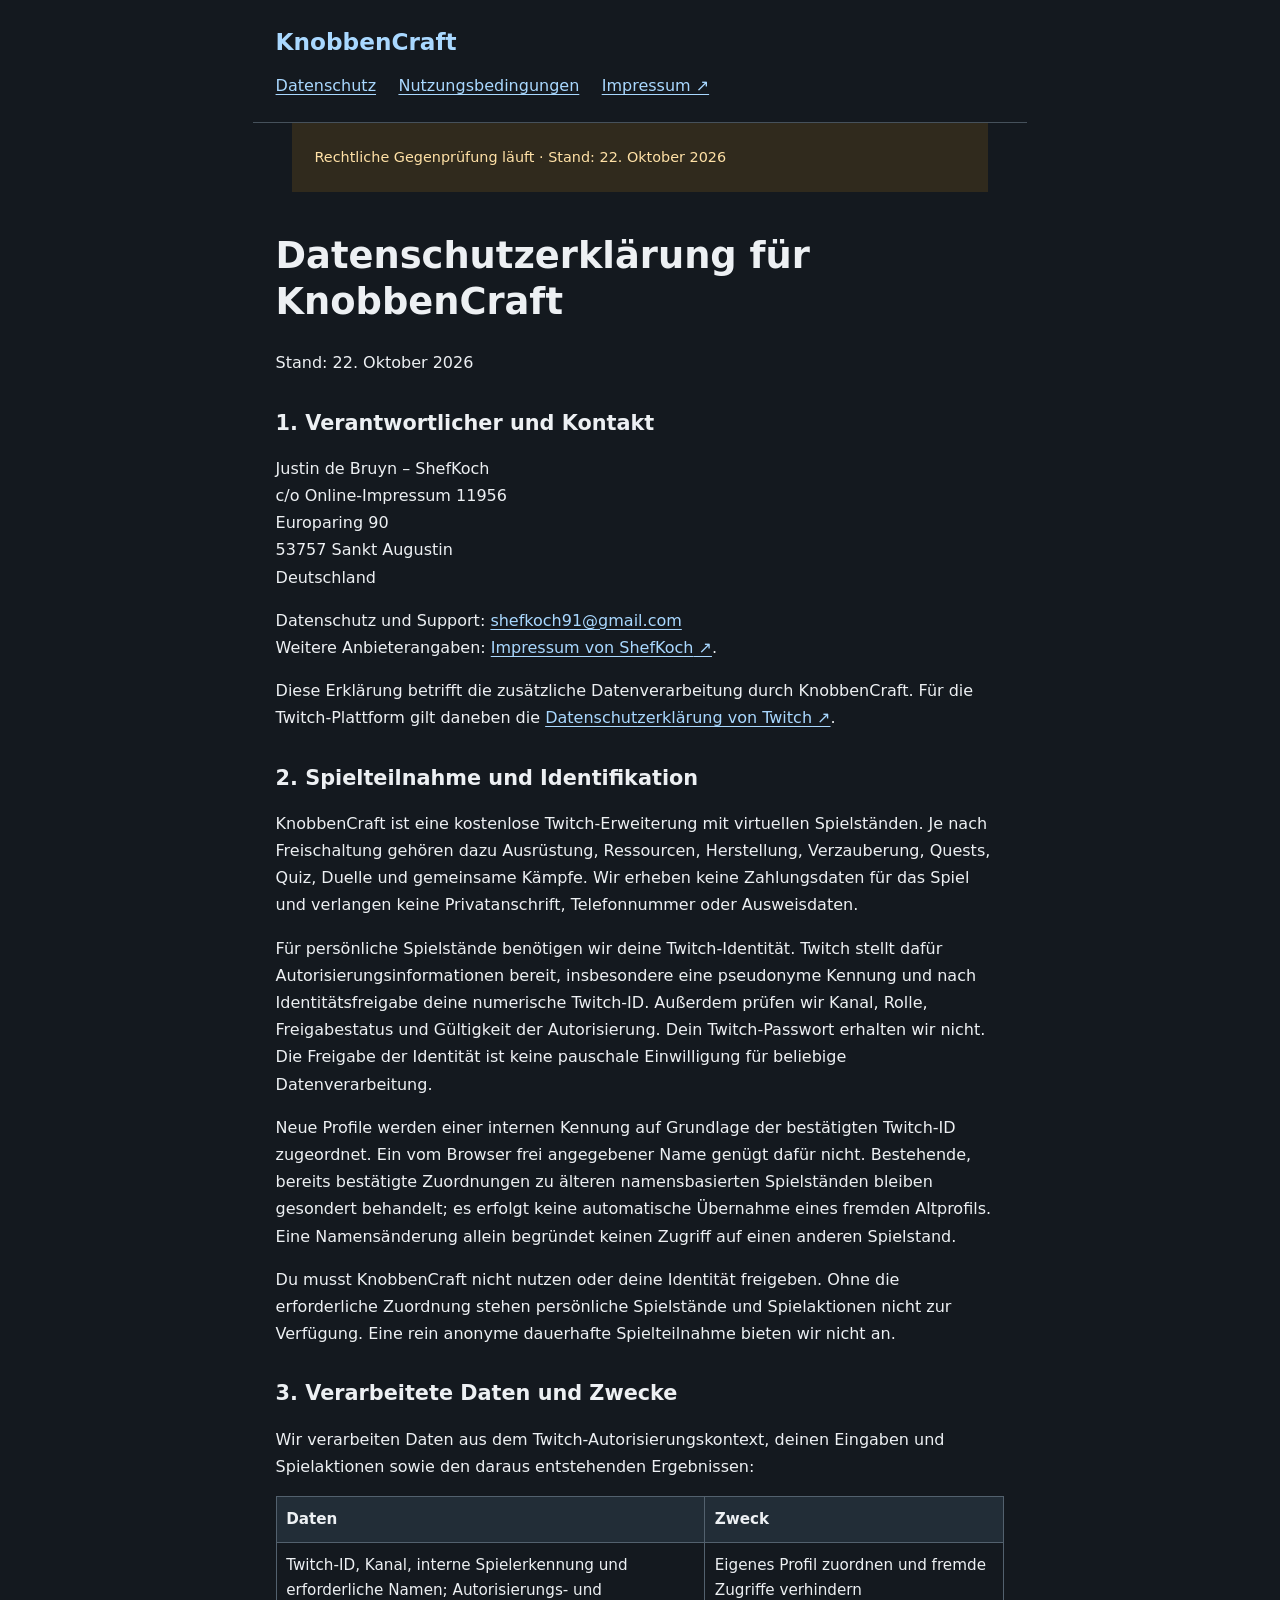
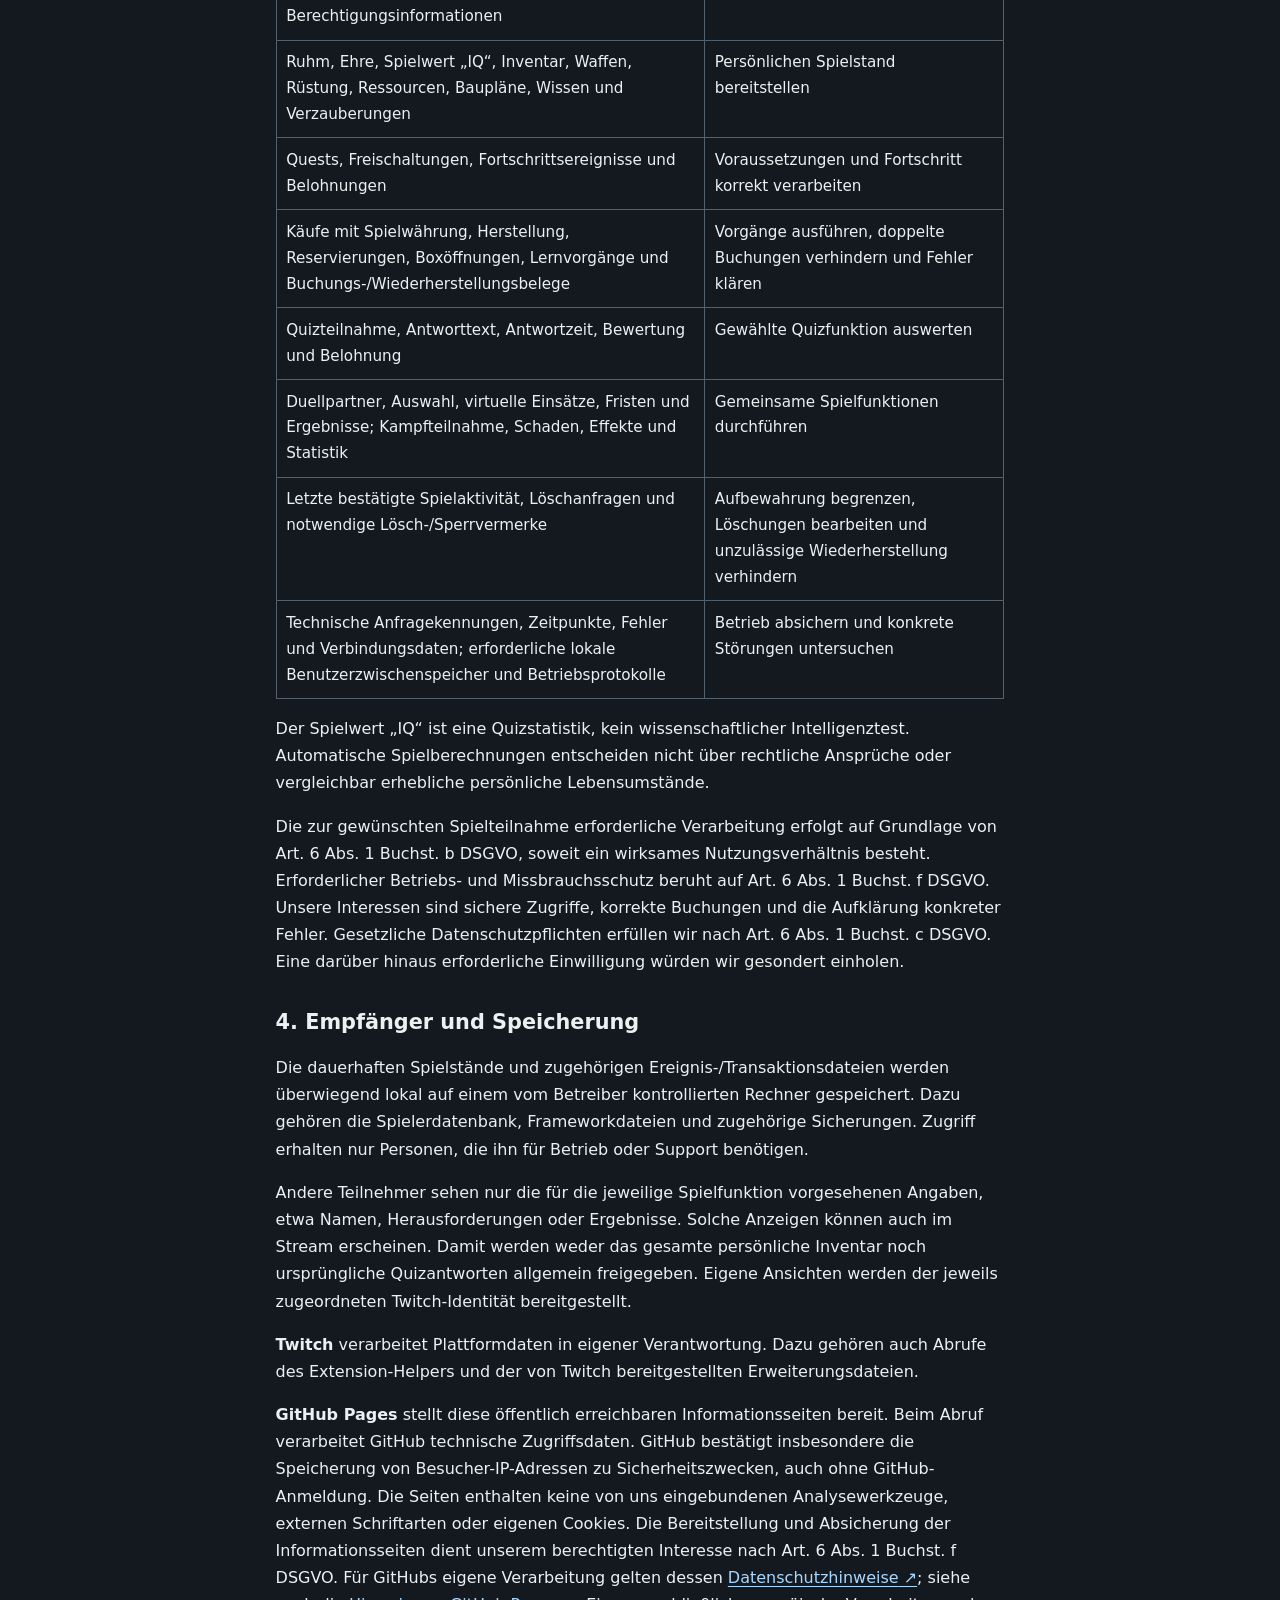
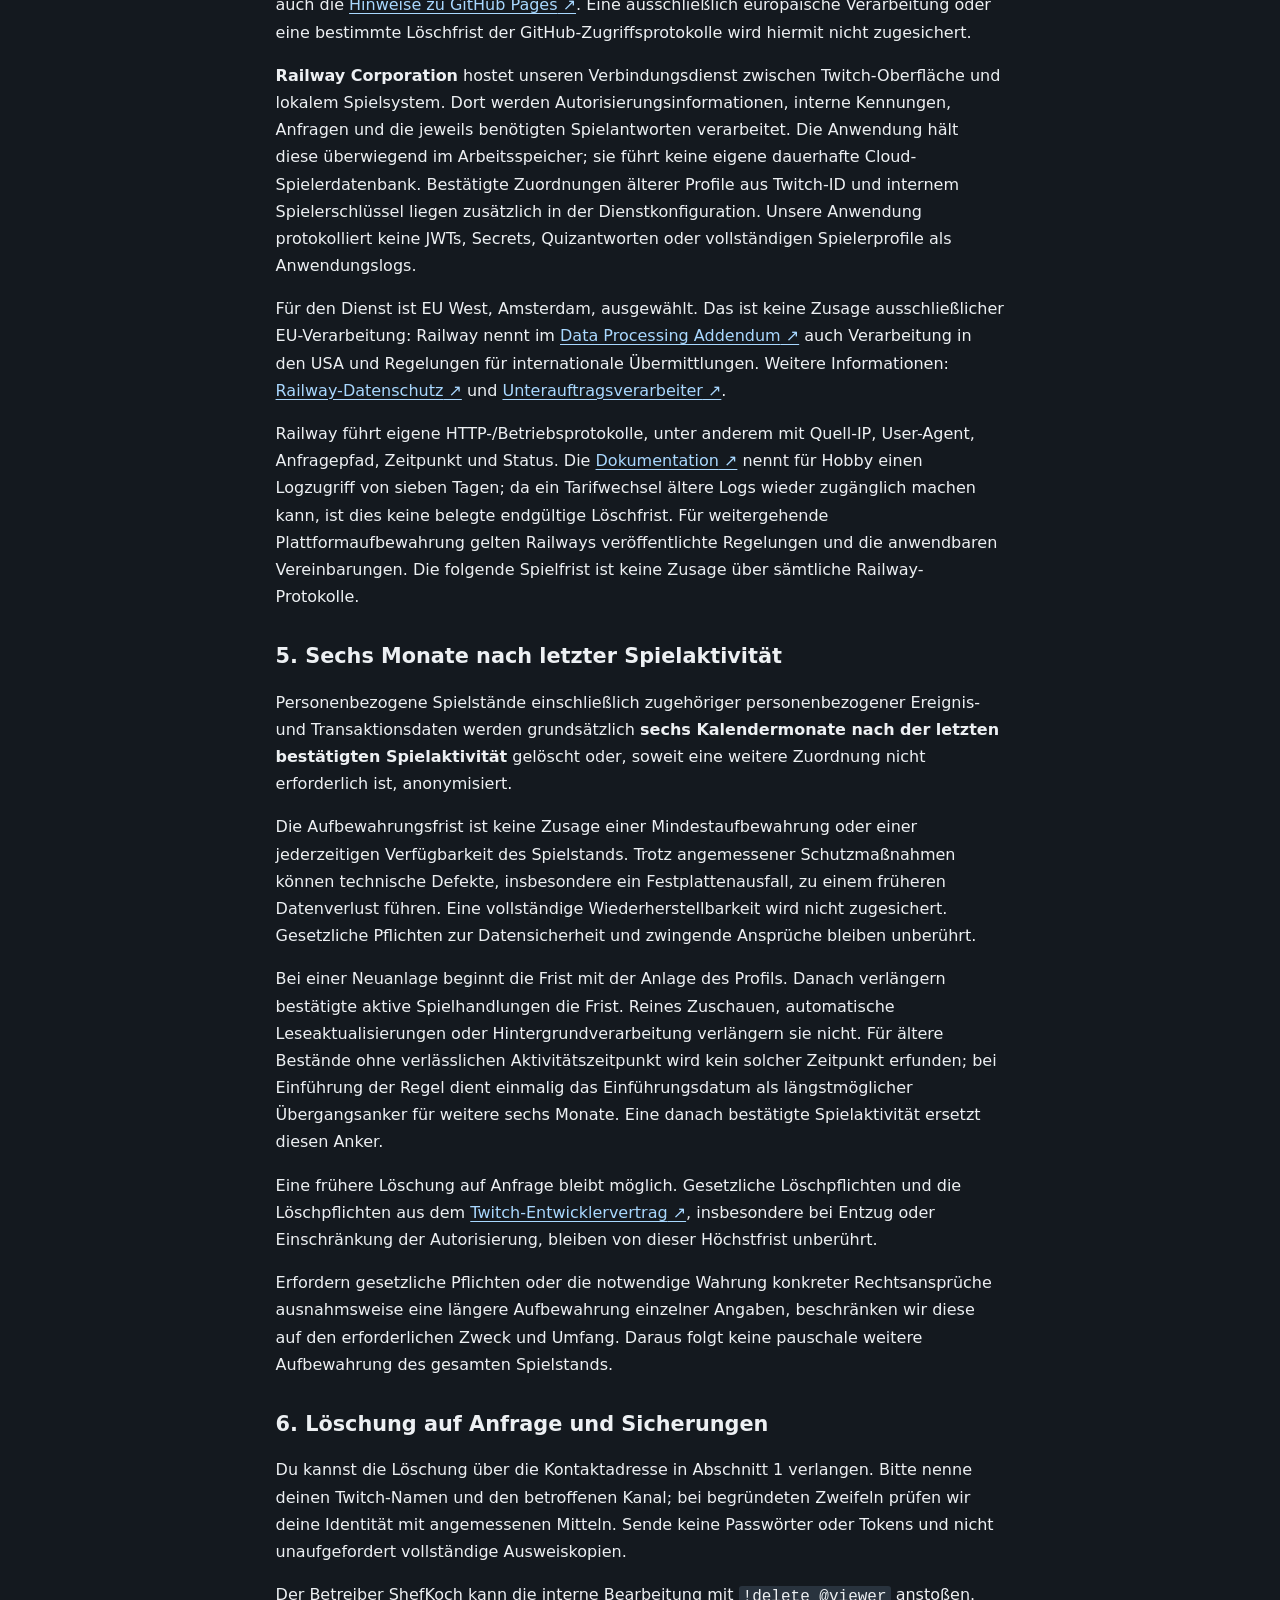
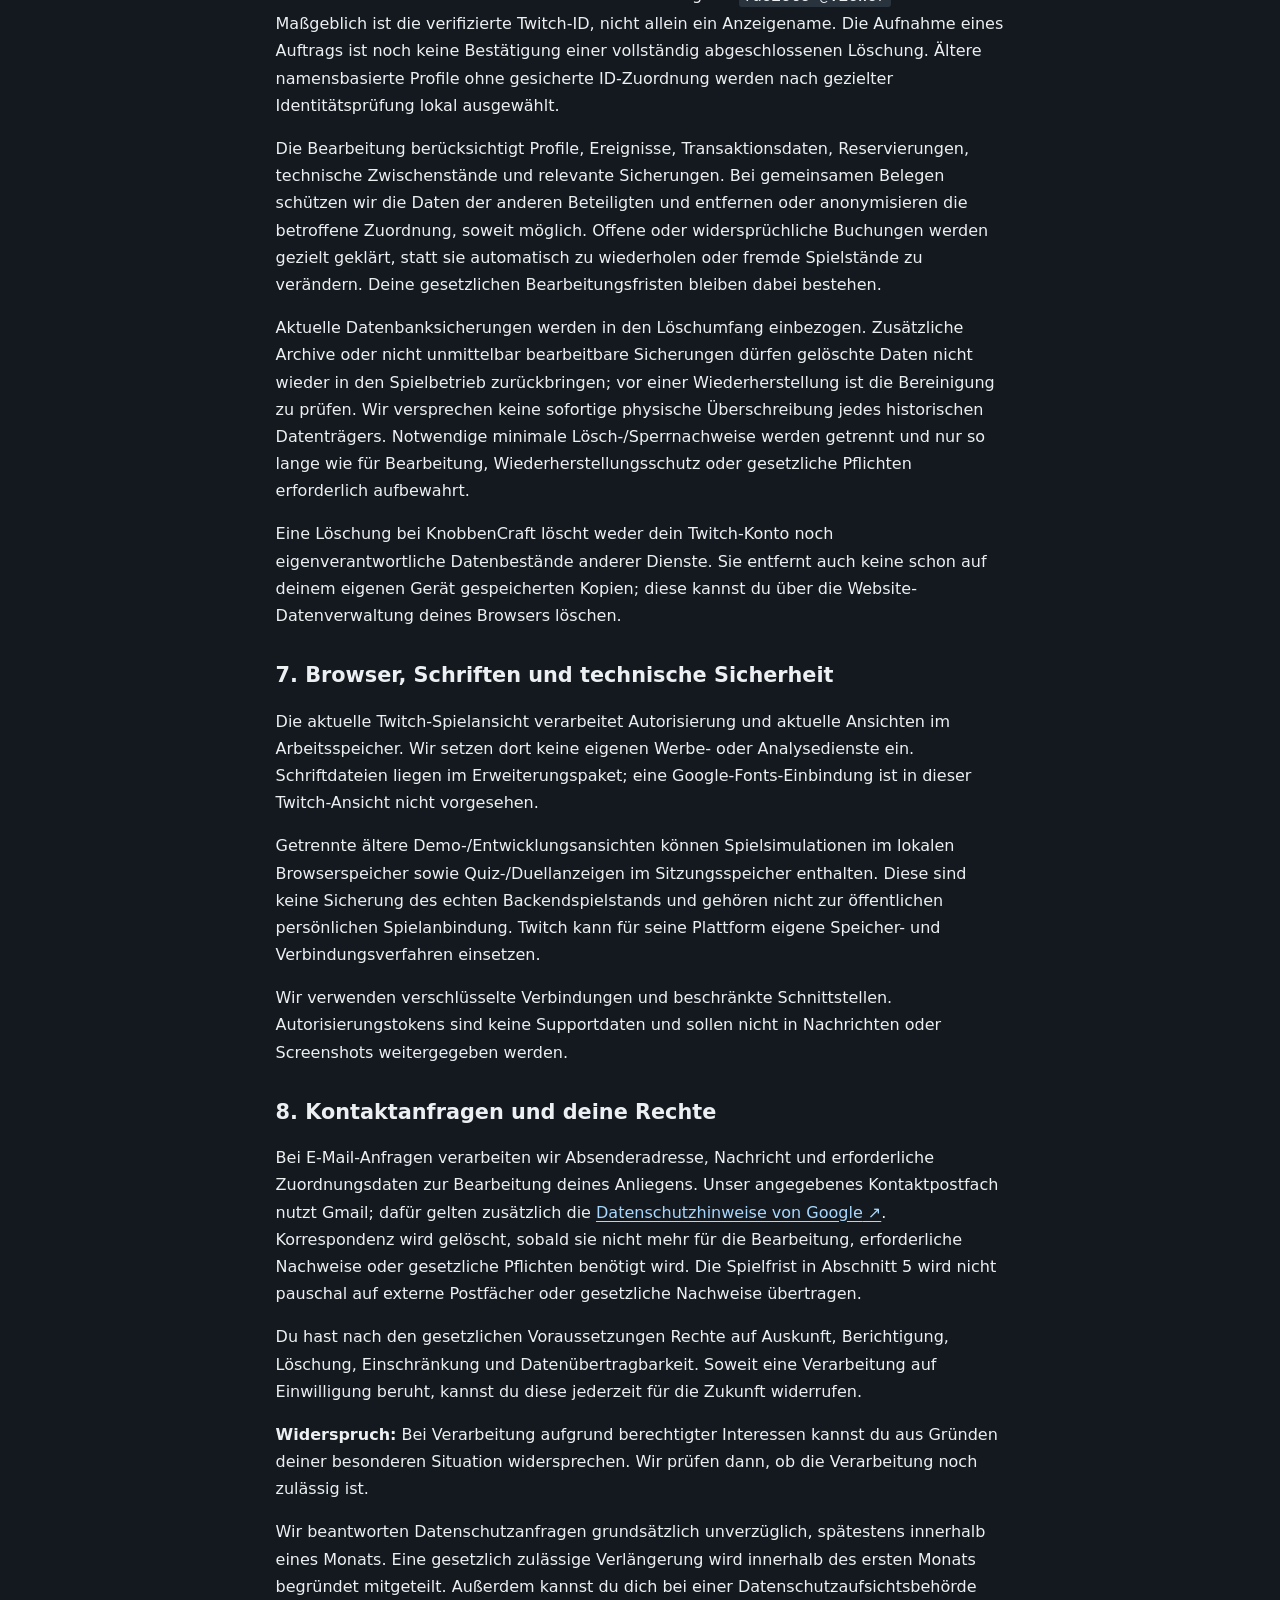
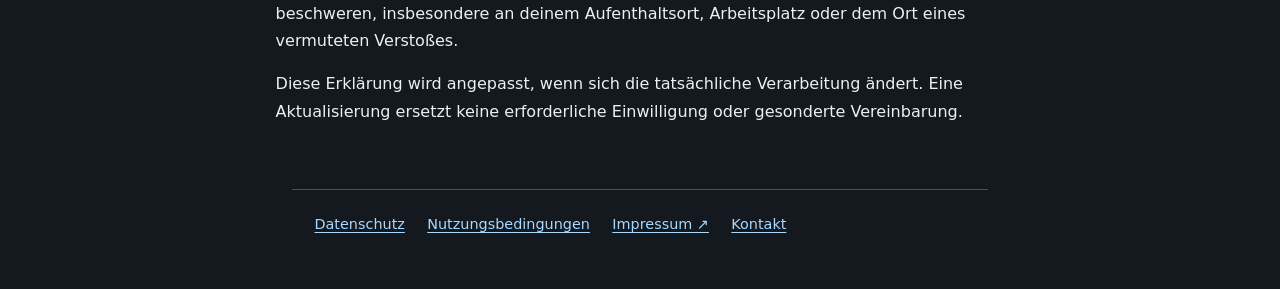
==== datenschutz.html @ 008d8b44 "Publish KnobbenCraft legal information for public review" ====
<!doctype html>
<html lang="de"><head><meta charset="utf-8"><meta name="viewport" content="width=device-width,initial-scale=1"><meta name="referrer" content="no-referrer"><meta name="robots" content="noindex"><title>Datenschutzerklärung · KnobbenCraft</title><link rel="stylesheet" href="style.css"></head><body><a class="skip" href="#inhalt">Zum Inhalt</a><header><a class="brand" href="index.html">KnobbenCraft</a><nav aria-label="Rechtliche Informationen"><a href="datenschutz.html">Datenschutz</a><a href="nutzungsbedingungen.html">Nutzungsbedingungen</a><a href="https://mein.online-impressum.de/shefkoch/" target="_blank" rel="noopener noreferrer">Impressum ↗</a></nav></header><aside class="draft">Rechtliche Gegenprüfung läuft · Stand: 22. Oktober 2026</aside><main id="inhalt"><h1>Datenschutzerklärung für KnobbenCraft</h1>
<p>Stand: 22. Oktober 2026</p>
<h2>1. Verantwortlicher und Kontakt</h2>
<p>Justin de Bruyn – ShefKoch  <br>c/o Online-Impressum 11956  <br>Europaring 90  <br>53757 Sankt Augustin  <br>Deutschland</p>
<p>Datenschutz und Support: <a href="mailto:shefkoch91@gmail.com">shefkoch91@gmail.com</a>  <br>Weitere Anbieterangaben: <a href="https://mein.online-impressum.de/shefkoch/" target="_blank" rel="noopener noreferrer">Impressum von ShefKoch<span class="external"> ↗</span></a>.</p>
<p>Diese Erklärung betrifft die zusätzliche Datenverarbeitung durch KnobbenCraft. Für die Twitch-Plattform gilt daneben die <a href="https://legal.twitch.com/en/legal/privacy-notice/" target="_blank" rel="noopener noreferrer">Datenschutzerklärung von Twitch<span class="external"> ↗</span></a>.</p>
<h2>2. Spielteilnahme und Identifikation</h2>
<p>KnobbenCraft ist eine kostenlose Twitch-Erweiterung mit virtuellen Spielständen. Je nach Freischaltung gehören dazu Ausrüstung, Ressourcen, Herstellung, Verzauberung, Quests, Quiz, Duelle und gemeinsame Kämpfe. Wir erheben keine Zahlungsdaten für das Spiel und verlangen keine Privatanschrift, Telefonnummer oder Ausweisdaten.</p>
<p>Für persönliche Spielstände benötigen wir deine Twitch-Identität. Twitch stellt dafür Autorisierungsinformationen bereit, insbesondere eine pseudonyme Kennung und nach Identitätsfreigabe deine numerische Twitch-ID. Außerdem prüfen wir Kanal, Rolle, Freigabestatus und Gültigkeit der Autorisierung. Dein Twitch-Passwort erhalten wir nicht. Die Freigabe der Identität ist keine pauschale Einwilligung für beliebige Datenverarbeitung.</p>
<p>Neue Profile werden einer internen Kennung auf Grundlage der bestätigten Twitch-ID zugeordnet. Ein vom Browser frei angegebener Name genügt dafür nicht. Bestehende, bereits bestätigte Zuordnungen zu älteren namensbasierten Spielständen bleiben gesondert behandelt; es erfolgt keine automatische Übernahme eines fremden Altprofils. Eine Namensänderung allein begründet keinen Zugriff auf einen anderen Spielstand.</p>
<p>Du musst KnobbenCraft nicht nutzen oder deine Identität freigeben. Ohne die erforderliche Zuordnung stehen persönliche Spielstände und Spielaktionen nicht zur Verfügung. Eine rein anonyme dauerhafte Spielteilnahme bieten wir nicht an.</p>
<h2>3. Verarbeitete Daten und Zwecke</h2>
<p>Wir verarbeiten Daten aus dem Twitch-Autorisierungskontext, deinen Eingaben und Spielaktionen sowie den daraus entstehenden Ergebnissen:</p>
<div class="table-scroll"><table>
<tr><th scope="col">Daten</th><th scope="col">Zweck</th></tr>
<tr><td>Twitch-ID, Kanal, interne Spielerkennung und erforderliche Namen; Autorisierungs- und Berechtigungsinformationen</td><td>Eigenes Profil zuordnen und fremde Zugriffe verhindern</td></tr>
<tr><td>Ruhm, Ehre, Spielwert „IQ“, Inventar, Waffen, Rüstung, Ressourcen, Baupläne, Wissen und Verzauberungen</td><td>Persönlichen Spielstand bereitstellen</td></tr>
<tr><td>Quests, Freischaltungen, Fortschrittsereignisse und Belohnungen</td><td>Voraussetzungen und Fortschritt korrekt verarbeiten</td></tr>
<tr><td>Käufe mit Spielwährung, Herstellung, Reservierungen, Boxöffnungen, Lernvorgänge und Buchungs-/Wiederherstellungsbelege</td><td>Vorgänge ausführen, doppelte Buchungen verhindern und Fehler klären</td></tr>
<tr><td>Quizteilnahme, Antworttext, Antwortzeit, Bewertung und Belohnung</td><td>Gewählte Quizfunktion auswerten</td></tr>
<tr><td>Duellpartner, Auswahl, virtuelle Einsätze, Fristen und Ergebnisse; Kampfteilnahme, Schaden, Effekte und Statistik</td><td>Gemeinsame Spielfunktionen durchführen</td></tr>
<tr><td>Letzte bestätigte Spielaktivität, Löschanfragen und notwendige Lösch-/Sperrvermerke</td><td>Aufbewahrung begrenzen, Löschungen bearbeiten und unzulässige Wiederherstellung verhindern</td></tr>
<tr><td>Technische Anfragekennungen, Zeitpunkte, Fehler und Verbindungsdaten; erforderliche lokale Benutzerzwischenspeicher und Betriebsprotokolle</td><td>Betrieb absichern und konkrete Störungen untersuchen</td></tr>
</table></div>
<p>Der Spielwert „IQ“ ist eine Quizstatistik, kein wissenschaftlicher Intelligenztest. Automatische Spielberechnungen entscheiden nicht über rechtliche Ansprüche oder vergleichbar erhebliche persönliche Lebensumstände.</p>
<p>Die zur gewünschten Spielteilnahme erforderliche Verarbeitung erfolgt auf Grundlage von Art. 6 Abs. 1 Buchst. b DSGVO, soweit ein wirksames Nutzungsverhältnis besteht. Erforderlicher Betriebs- und Missbrauchsschutz beruht auf Art. 6 Abs. 1 Buchst. f DSGVO. Unsere Interessen sind sichere Zugriffe, korrekte Buchungen und die Aufklärung konkreter Fehler. Gesetzliche Datenschutzpflichten erfüllen wir nach Art. 6 Abs. 1 Buchst. c DSGVO. Eine darüber hinaus erforderliche Einwilligung würden wir gesondert einholen.</p>
<h2>4. Empfänger und Speicherung</h2>
<p>Die dauerhaften Spielstände und zugehörigen Ereignis-/Transaktionsdateien werden überwiegend lokal auf einem vom Betreiber kontrollierten Rechner gespeichert. Dazu gehören die Spielerdatenbank, Frameworkdateien und zugehörige Sicherungen. Zugriff erhalten nur Personen, die ihn für Betrieb oder Support benötigen.</p>
<p>Andere Teilnehmer sehen nur die für die jeweilige Spielfunktion vorgesehenen Angaben, etwa Namen, Herausforderungen oder Ergebnisse. Solche Anzeigen können auch im Stream erscheinen. Damit werden weder das gesamte persönliche Inventar noch ursprüngliche Quizantworten allgemein freigegeben. Eigene Ansichten werden der jeweils zugeordneten Twitch-Identität bereitgestellt.</p>
<p><strong>Twitch</strong> verarbeitet Plattformdaten in eigener Verantwortung. Dazu gehören auch Abrufe des Extension-Helpers und der von Twitch bereitgestellten Erweiterungsdateien.</p>
<p><strong>GitHub Pages</strong> stellt diese öffentlich erreichbaren Informationsseiten bereit. Beim Abruf verarbeitet GitHub technische Zugriffsdaten. GitHub bestätigt insbesondere die Speicherung von Besucher-IP-Adressen zu Sicherheitszwecken, auch ohne GitHub-Anmeldung. Die Seiten enthalten keine von uns eingebundenen Analysewerkzeuge, externen Schriftarten oder eigenen Cookies. Die Bereitstellung und Absicherung der Informationsseiten dient unserem berechtigten Interesse nach Art. 6 Abs. 1 Buchst. f DSGVO. Für GitHubs eigene Verarbeitung gelten dessen <a href="https://docs.github.com/en/site-policy/privacy-policies/github-general-privacy-statement" target="_blank" rel="noopener noreferrer">Datenschutzhinweise<span class="external"> ↗</span></a>; siehe auch die <a href="https://docs.github.com/en/pages/getting-started-with-github-pages/what-is-github-pages" target="_blank" rel="noopener noreferrer">Hinweise zu GitHub Pages<span class="external"> ↗</span></a>. Eine ausschließlich europäische Verarbeitung oder eine bestimmte Löschfrist der GitHub-Zugriffsprotokolle wird hiermit nicht zugesichert.</p>
<p><strong>Railway Corporation</strong> hostet unseren Verbindungsdienst zwischen Twitch-Oberfläche und lokalem Spielsystem. Dort werden Autorisierungsinformationen, interne Kennungen, Anfragen und die jeweils benötigten Spielantworten verarbeitet. Die Anwendung hält diese überwiegend im Arbeitsspeicher; sie führt keine eigene dauerhafte Cloud-Spielerdatenbank. Bestätigte Zuordnungen älterer Profile aus Twitch-ID und internem Spielerschlüssel liegen zusätzlich in der Dienstkonfiguration. Unsere Anwendung protokolliert keine JWTs, Secrets, Quizantworten oder vollständigen Spielerprofile als Anwendungslogs.</p>
<p>Für den Dienst ist EU West, Amsterdam, ausgewählt. Das ist keine Zusage ausschließlicher EU-Verarbeitung: Railway nennt im <a href="https://railway.com/legal/dpa" target="_blank" rel="noopener noreferrer">Data Processing Addendum<span class="external"> ↗</span></a> auch Verarbeitung in den USA und Regelungen für internationale Übermittlungen. Weitere Informationen: <a href="https://railway.com/legal/privacy" target="_blank" rel="noopener noreferrer">Railway-Datenschutz<span class="external"> ↗</span></a> und <a href="https://trust.railway.com/item/subprocessors" target="_blank" rel="noopener noreferrer">Unterauftragsverarbeiter<span class="external"> ↗</span></a>.</p>
<p>Railway führt eigene HTTP-/Betriebsprotokolle, unter anderem mit Quell-IP, User-Agent, Anfragepfad, Zeitpunkt und Status. Die <a href="https://docs.railway.com/observability/logs" target="_blank" rel="noopener noreferrer">Dokumentation<span class="external"> ↗</span></a> nennt für Hobby einen Logzugriff von sieben Tagen; da ein Tarifwechsel ältere Logs wieder zugänglich machen kann, ist dies keine belegte endgültige Löschfrist. Für weitergehende Plattformaufbewahrung gelten Railways veröffentlichte Regelungen und die anwendbaren Vereinbarungen. Die folgende Spielfrist ist keine Zusage über sämtliche Railway-Protokolle.</p>
<h2>5. Sechs Monate nach letzter Spielaktivität</h2>
<p>Personenbezogene Spielstände einschließlich zugehöriger personenbezogener Ereignis- und Transaktionsdaten werden grundsätzlich <strong>sechs Kalendermonate nach der letzten bestätigten Spielaktivität</strong> gelöscht oder, soweit eine weitere Zuordnung nicht erforderlich ist, anonymisiert.</p>
<p>Die Aufbewahrungsfrist ist keine Zusage einer Mindestaufbewahrung oder einer jederzeitigen Verfügbarkeit des Spielstands. Trotz angemessener Schutzmaßnahmen können technische Defekte, insbesondere ein Festplattenausfall, zu einem früheren Datenverlust führen. Eine vollständige Wiederherstellbarkeit wird nicht zugesichert. Gesetzliche Pflichten zur Datensicherheit und zwingende Ansprüche bleiben unberührt.</p>
<p>Bei einer Neuanlage beginnt die Frist mit der Anlage des Profils. Danach verlängern bestätigte aktive Spielhandlungen die Frist. Reines Zuschauen, automatische Leseaktualisierungen oder Hintergrundverarbeitung verlängern sie nicht. Für ältere Bestände ohne verlässlichen Aktivitätszeitpunkt wird kein solcher Zeitpunkt erfunden; bei Einführung der Regel dient einmalig das Einführungsdatum als längstmöglicher Übergangsanker für weitere sechs Monate. Eine danach bestätigte Spielaktivität ersetzt diesen Anker.</p>
<p>Eine frühere Löschung auf Anfrage bleibt möglich. Gesetzliche Löschpflichten und die Löschpflichten aus dem <a href="https://legal.twitch.com/en/legal/developer-agreement/" target="_blank" rel="noopener noreferrer">Twitch-Entwicklervertrag<span class="external"> ↗</span></a>, insbesondere bei Entzug oder Einschränkung der Autorisierung, bleiben von dieser Höchstfrist unberührt.</p>
<p>Erfordern gesetzliche Pflichten oder die notwendige Wahrung konkreter Rechtsansprüche ausnahmsweise eine längere Aufbewahrung einzelner Angaben, beschränken wir diese auf den erforderlichen Zweck und Umfang. Daraus folgt keine pauschale weitere Aufbewahrung des gesamten Spielstands.</p>
<h2>6. Löschung auf Anfrage und Sicherungen</h2>
<p>Du kannst die Löschung über die Kontaktadresse in Abschnitt 1 verlangen. Bitte nenne deinen Twitch-Namen und den betroffenen Kanal; bei begründeten Zweifeln prüfen wir deine Identität mit angemessenen Mitteln. Sende keine Passwörter oder Tokens und nicht unaufgefordert vollständige Ausweiskopien.</p>
<p>Der Betreiber ShefKoch kann die interne Bearbeitung mit <code>!delete @viewer</code> anstoßen. Maßgeblich ist die verifizierte Twitch-ID, nicht allein ein Anzeigename. Die Aufnahme eines Auftrags ist noch keine Bestätigung einer vollständig abgeschlossenen Löschung. Ältere namensbasierte Profile ohne gesicherte ID-Zuordnung werden nach gezielter Identitätsprüfung lokal ausgewählt.</p>
<p>Die Bearbeitung berücksichtigt Profile, Ereignisse, Transaktionsdaten, Reservierungen, technische Zwischenstände und relevante Sicherungen. Bei gemeinsamen Belegen schützen wir die Daten der anderen Beteiligten und entfernen oder anonymisieren die betroffene Zuordnung, soweit möglich. Offene oder widersprüchliche Buchungen werden gezielt geklärt, statt sie automatisch zu wiederholen oder fremde Spielstände zu verändern. Deine gesetzlichen Bearbeitungsfristen bleiben dabei bestehen.</p>
<p>Aktuelle Datenbanksicherungen werden in den Löschumfang einbezogen. Zusätzliche Archive oder nicht unmittelbar bearbeitbare Sicherungen dürfen gelöschte Daten nicht wieder in den Spielbetrieb zurückbringen; vor einer Wiederherstellung ist die Bereinigung zu prüfen. Wir versprechen keine sofortige physische Überschreibung jedes historischen Datenträgers. Notwendige minimale Lösch-/Sperrnachweise werden getrennt und nur so lange wie für Bearbeitung, Wiederherstellungsschutz oder gesetzliche Pflichten erforderlich aufbewahrt.</p>
<p>Eine Löschung bei KnobbenCraft löscht weder dein Twitch-Konto noch eigenverantwortliche Datenbestände anderer Dienste. Sie entfernt auch keine schon auf deinem eigenen Gerät gespeicherten Kopien; diese kannst du über die Website-Datenverwaltung deines Browsers löschen.</p>
<h2>7. Browser, Schriften und technische Sicherheit</h2>
<p>Die aktuelle Twitch-Spielansicht verarbeitet Autorisierung und aktuelle Ansichten im Arbeitsspeicher. Wir setzen dort keine eigenen Werbe- oder Analysedienste ein. Schriftdateien liegen im Erweiterungspaket; eine Google-Fonts-Einbindung ist in dieser Twitch-Ansicht nicht vorgesehen.</p>
<p>Getrennte ältere Demo-/Entwicklungsansichten können Spielsimulationen im lokalen Browserspeicher sowie Quiz-/Duellanzeigen im Sitzungsspeicher enthalten. Diese sind keine Sicherung des echten Backendspielstands und gehören nicht zur öffentlichen persönlichen Spielanbindung. Twitch kann für seine Plattform eigene Speicher- und Verbindungsverfahren einsetzen.</p>
<p>Wir verwenden verschlüsselte Verbindungen und beschränkte Schnittstellen. Autorisierungstokens sind keine Supportdaten und sollen nicht in Nachrichten oder Screenshots weitergegeben werden.</p>
<h2>8. Kontaktanfragen und deine Rechte</h2>
<p>Bei E-Mail-Anfragen verarbeiten wir Absenderadresse, Nachricht und erforderliche Zuordnungsdaten zur Bearbeitung deines Anliegens. Unser angegebenes Kontaktpostfach nutzt Gmail; dafür gelten zusätzlich die <a href="https://policies.google.com/privacy?hl=de" target="_blank" rel="noopener noreferrer">Datenschutzhinweise von Google<span class="external"> ↗</span></a>. Korrespondenz wird gelöscht, sobald sie nicht mehr für die Bearbeitung, erforderliche Nachweise oder gesetzliche Pflichten benötigt wird. Die Spielfrist in Abschnitt 5 wird nicht pauschal auf externe Postfächer oder gesetzliche Nachweise übertragen.</p>
<p>Du hast nach den gesetzlichen Voraussetzungen Rechte auf Auskunft, Berichtigung, Löschung, Einschränkung und Datenübertragbarkeit. Soweit eine Verarbeitung auf Einwilligung beruht, kannst du diese jederzeit für die Zukunft widerrufen.</p>
<p><strong>Widerspruch:</strong> Bei Verarbeitung aufgrund berechtigter Interessen kannst du aus Gründen deiner besonderen Situation widersprechen. Wir prüfen dann, ob die Verarbeitung noch zulässig ist.</p>
<p>Wir beantworten Datenschutzanfragen grundsätzlich unverzüglich, spätestens innerhalb eines Monats. Eine gesetzlich zulässige Verlängerung wird innerhalb des ersten Monats begründet mitgeteilt. Außerdem kannst du dich bei einer Datenschutzaufsichtsbehörde beschweren, insbesondere an deinem Aufenthaltsort, Arbeitsplatz oder dem Ort eines vermuteten Verstoßes.</p>
<p>Diese Erklärung wird angepasst, wenn sich die tatsächliche Verarbeitung ändert. Eine Aktualisierung ersetzt keine erforderliche Einwilligung oder gesonderte Vereinbarung.</p></main><footer><a href="datenschutz.html">Datenschutz</a><a href="nutzungsbedingungen.html">Nutzungsbedingungen</a><a href="https://mein.online-impressum.de/shefkoch/" target="_blank" rel="noopener noreferrer">Impressum ↗</a><a href="mailto:shefkoch91@gmail.com">Kontakt</a></footer></body></html>
---- style.css ----
*{box-sizing:border-box}html{color-scheme:dark;scroll-behavior:smooth}body{margin:0;background:#14191f;color:#edf0f3;font:1rem/1.7 system-ui,-apple-system,"Segoe UI",sans-serif}header,main,footer,.draft{max-width:76ch;margin:auto;padding:1.4rem}header{border-bottom:1px solid #46515b}.brand{font-size:1.45rem;font-weight:700;text-decoration:none}nav,footer{display:flex;flex-wrap:wrap;gap:.5rem 1.4rem}nav{margin-top:.65rem}a{color:#a9d8ff;text-underline-offset:.2em;overflow-wrap:anywhere}a:hover{color:#fff}a:focus-visible{outline:3px solid #ffd681;outline-offset:4px}.draft{color:#ffe1a6;background:#302a1d;font-size:.9rem}main{padding-top:1rem;padding-bottom:3rem;overflow-wrap:anywhere}h1{font-size:clamp(1.6rem,5vw,2.3rem);line-height:1.25}h2{font-size:1.3rem;line-height:1.4;margin-top:2rem}p,li{max-width:100%}footer{border-top:1px solid #46515b;font-size:.9rem;margin-bottom:2rem}code{background:#29333e;border-radius:3px;padding:.1em .25em}.table-scroll{overflow-x:auto}table{border-collapse:collapse;width:100%;font-size:.95rem}th,td{text-align:left;vertical-align:top;border:1px solid #53616e;padding:.6rem}th{background:#222d37}.skip{position:absolute;left:1rem;top:-5rem;background:#14191f;padding:.5rem}.skip:focus{top:.5rem}@media(prefers-reduced-motion:reduce){html{scroll-behavior:auto}}@media print{html{color-scheme:light}body{background:white;color:black}a{color:black}header,footer,.skip{display:none}.draft{background:white;color:black;border:1px solid}main{max-width:none}.table-scroll{overflow:visible}h2{break-after:avoid}tr{break-inside:avoid}}
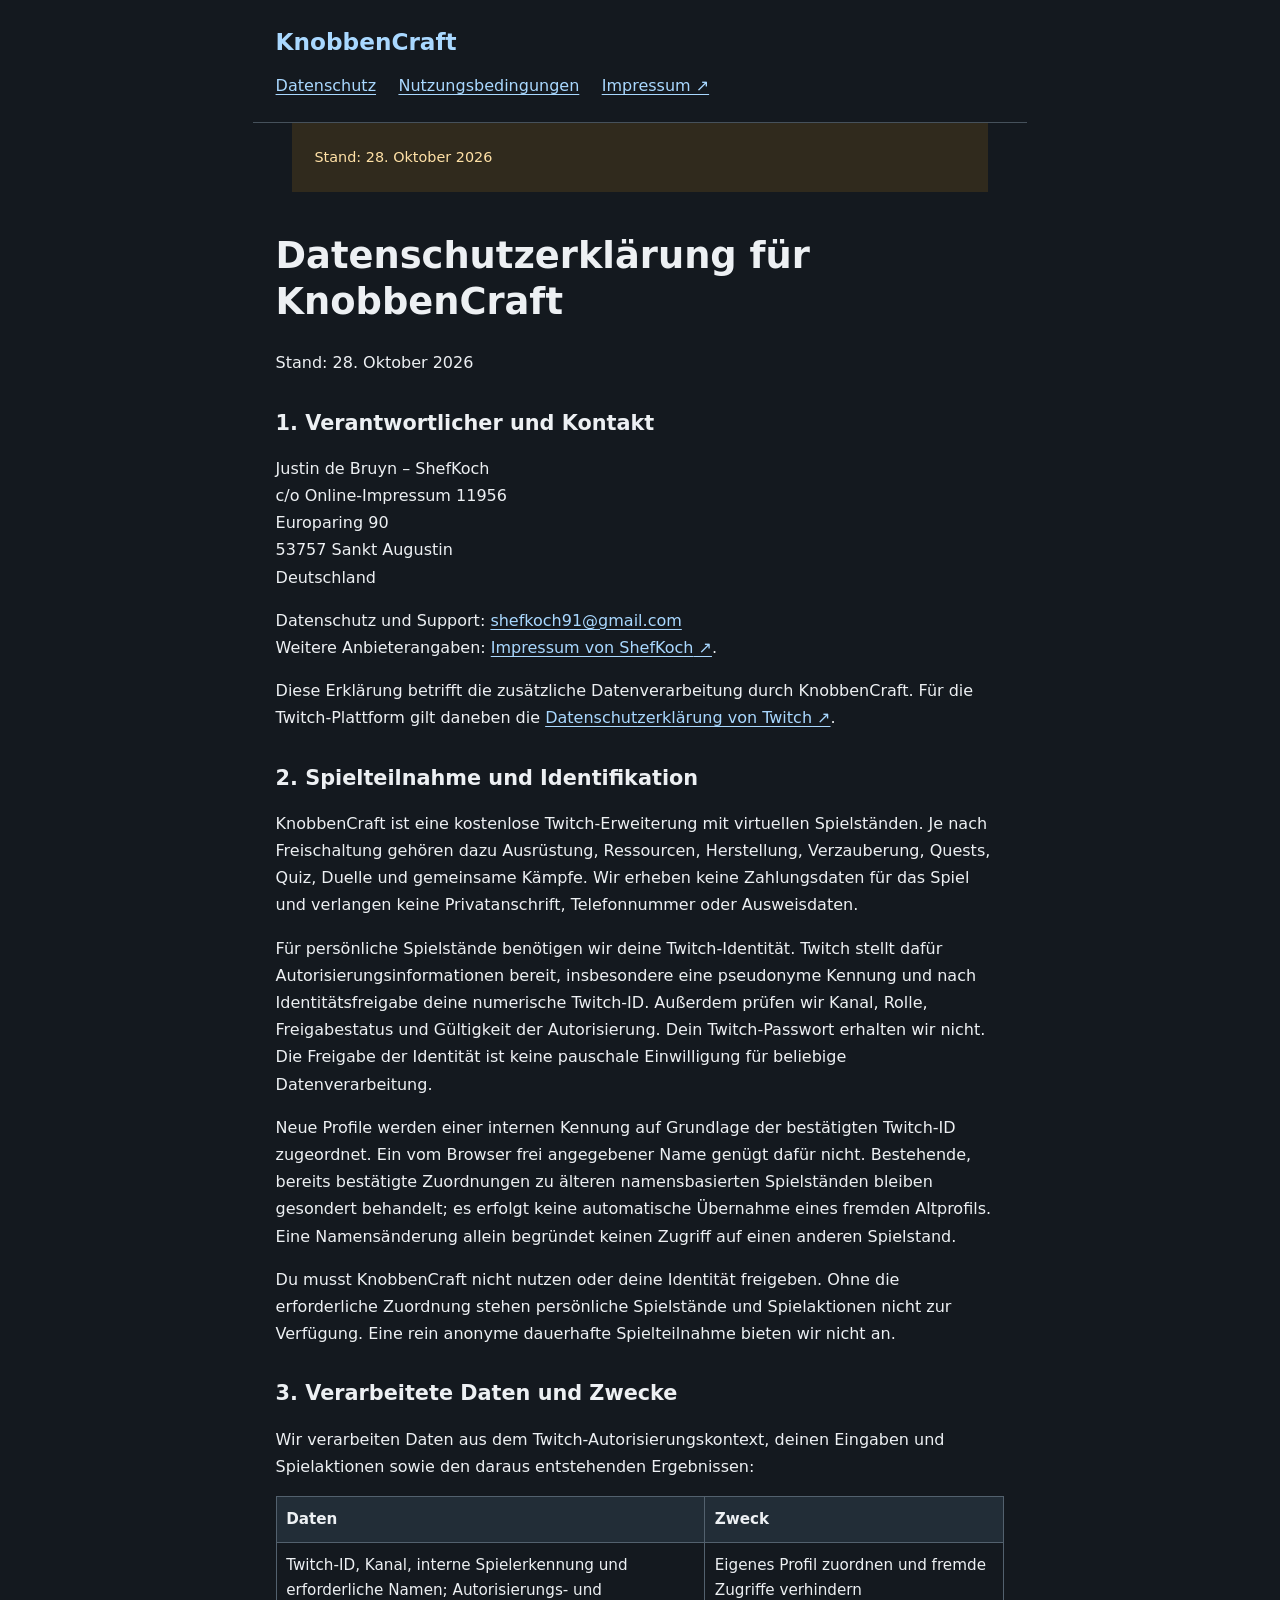
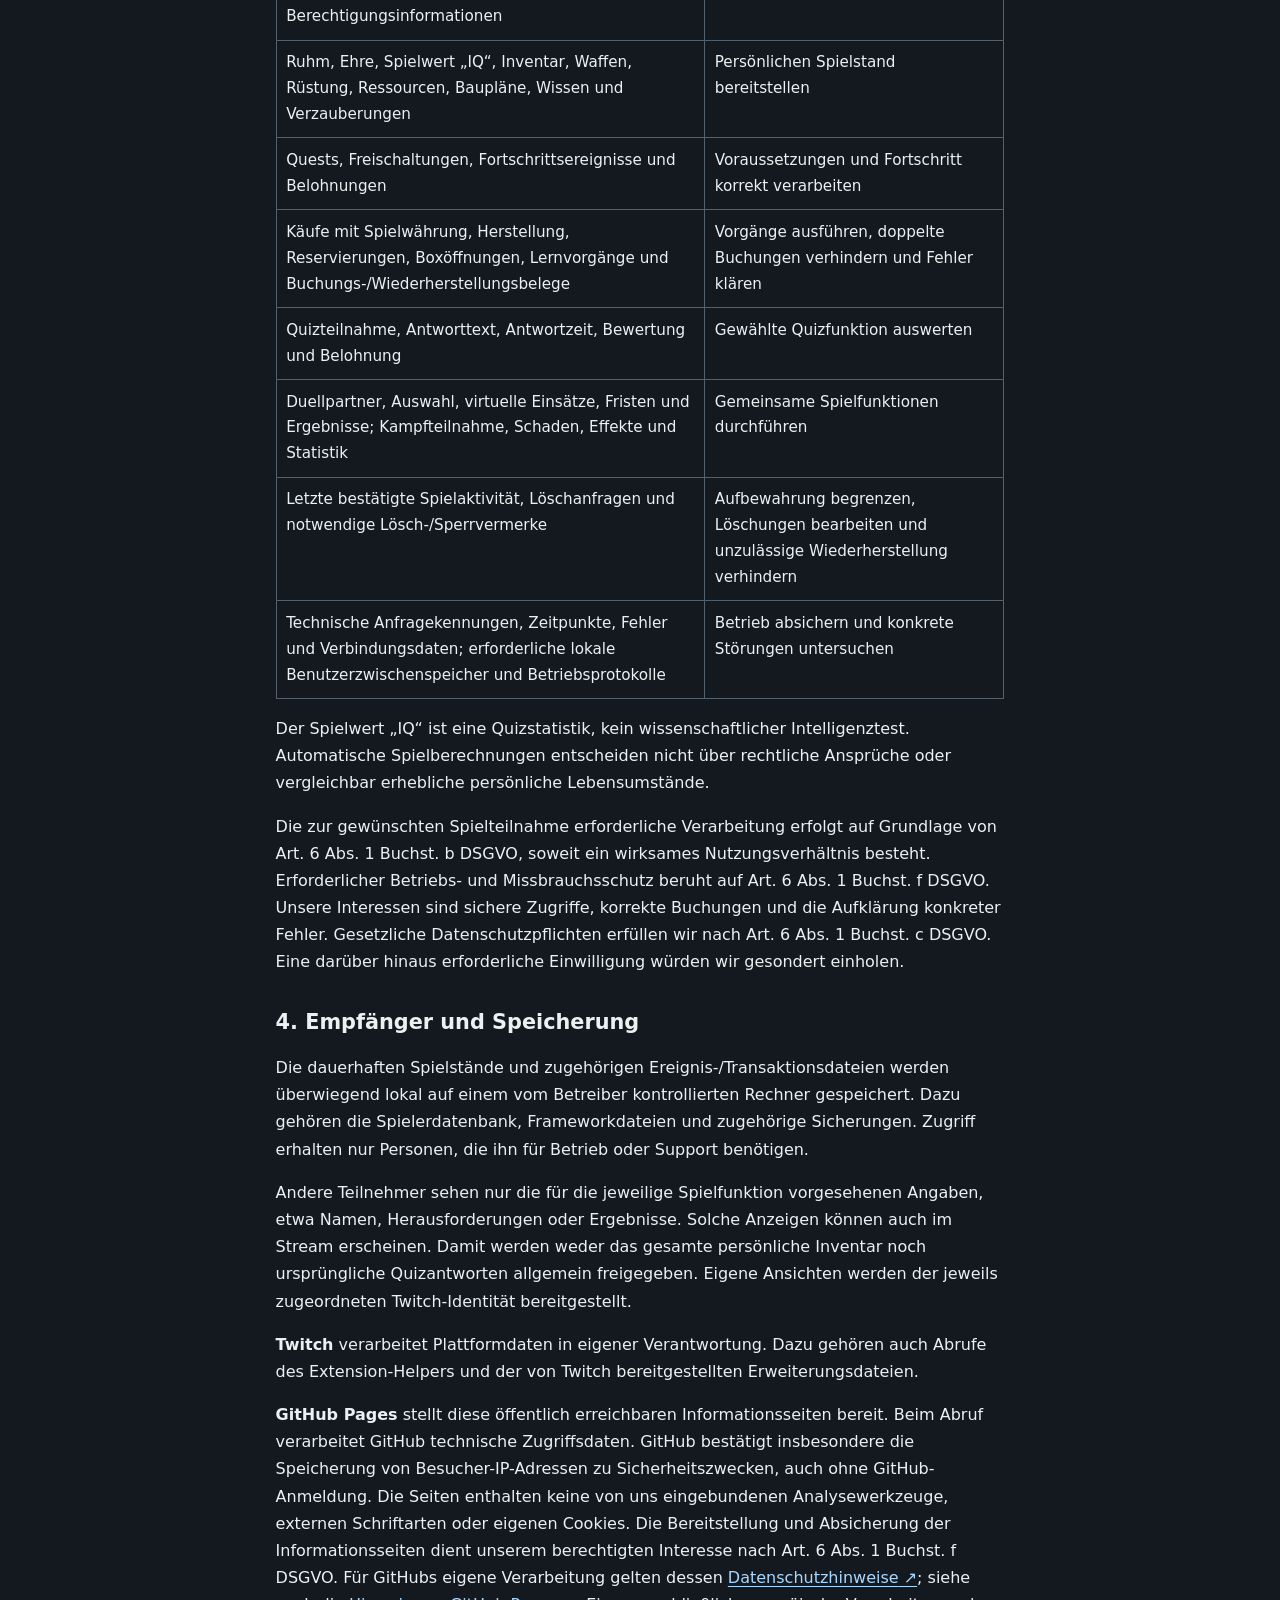
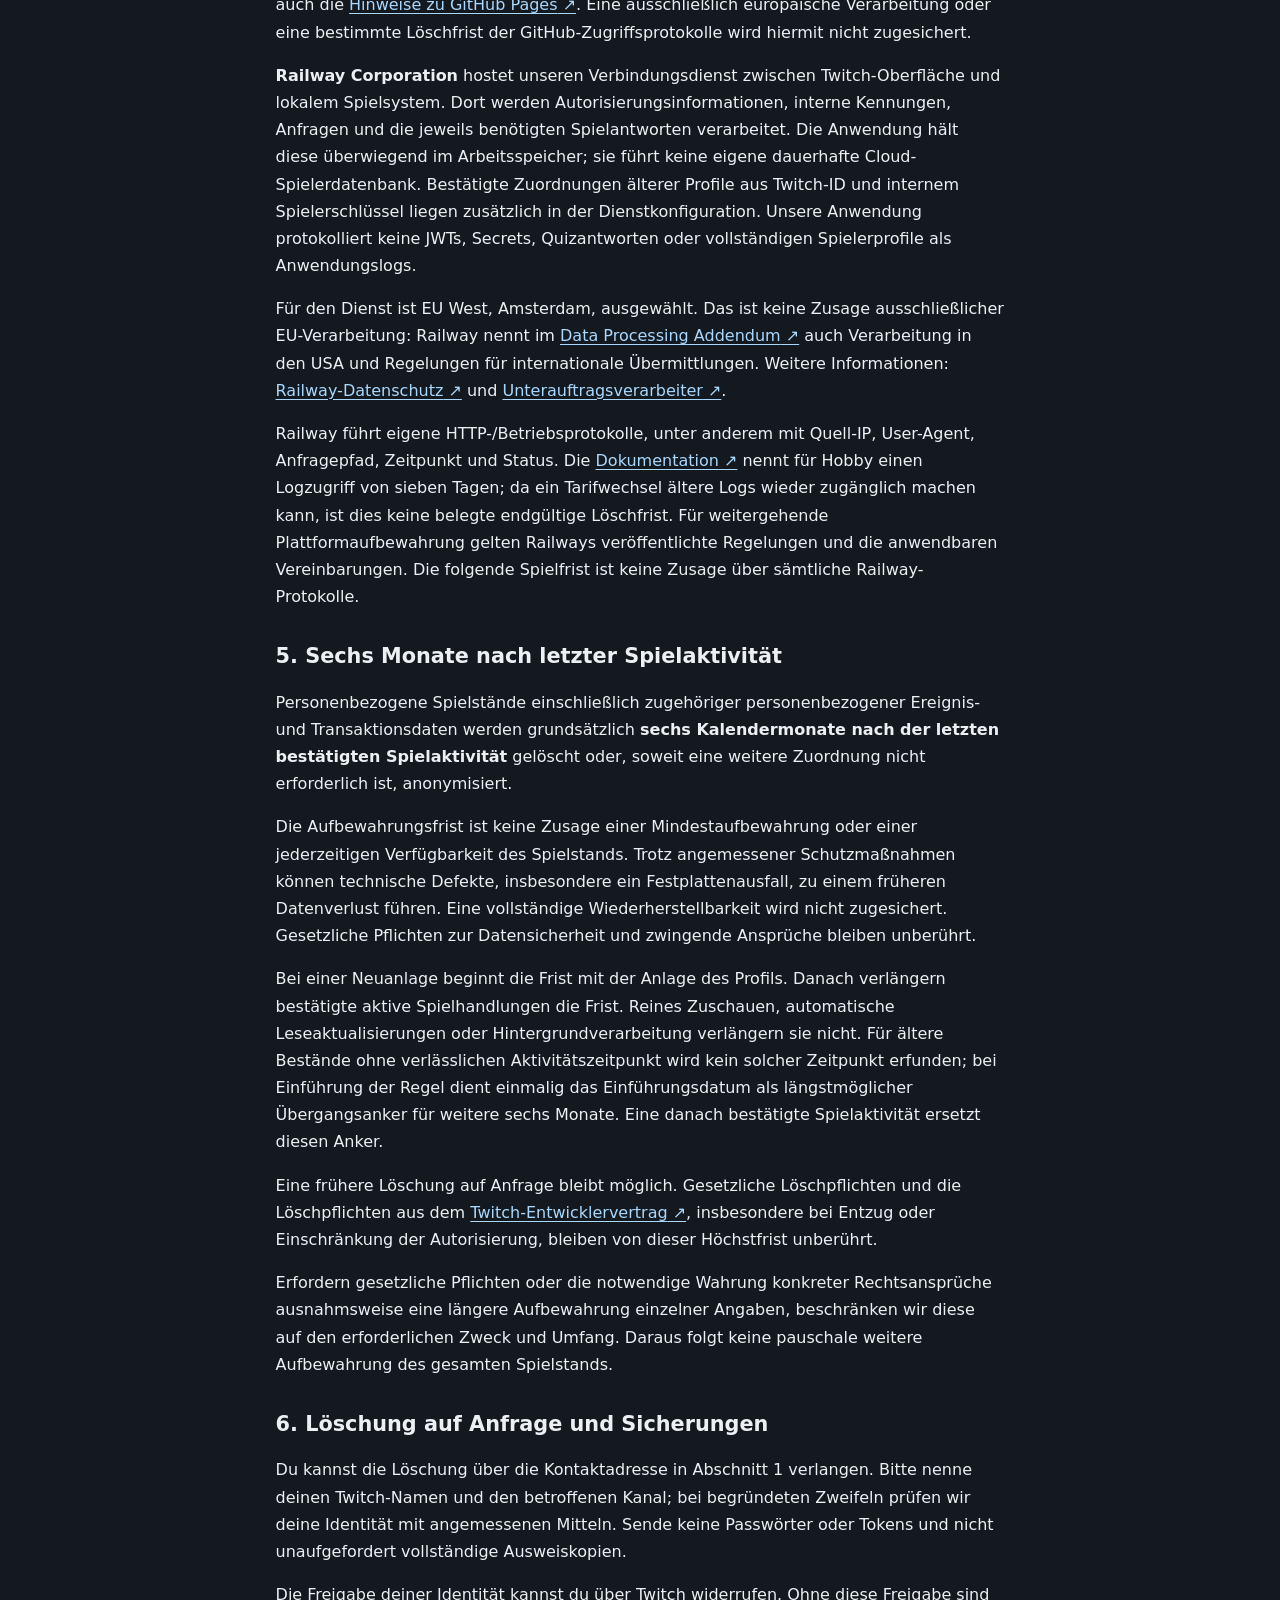
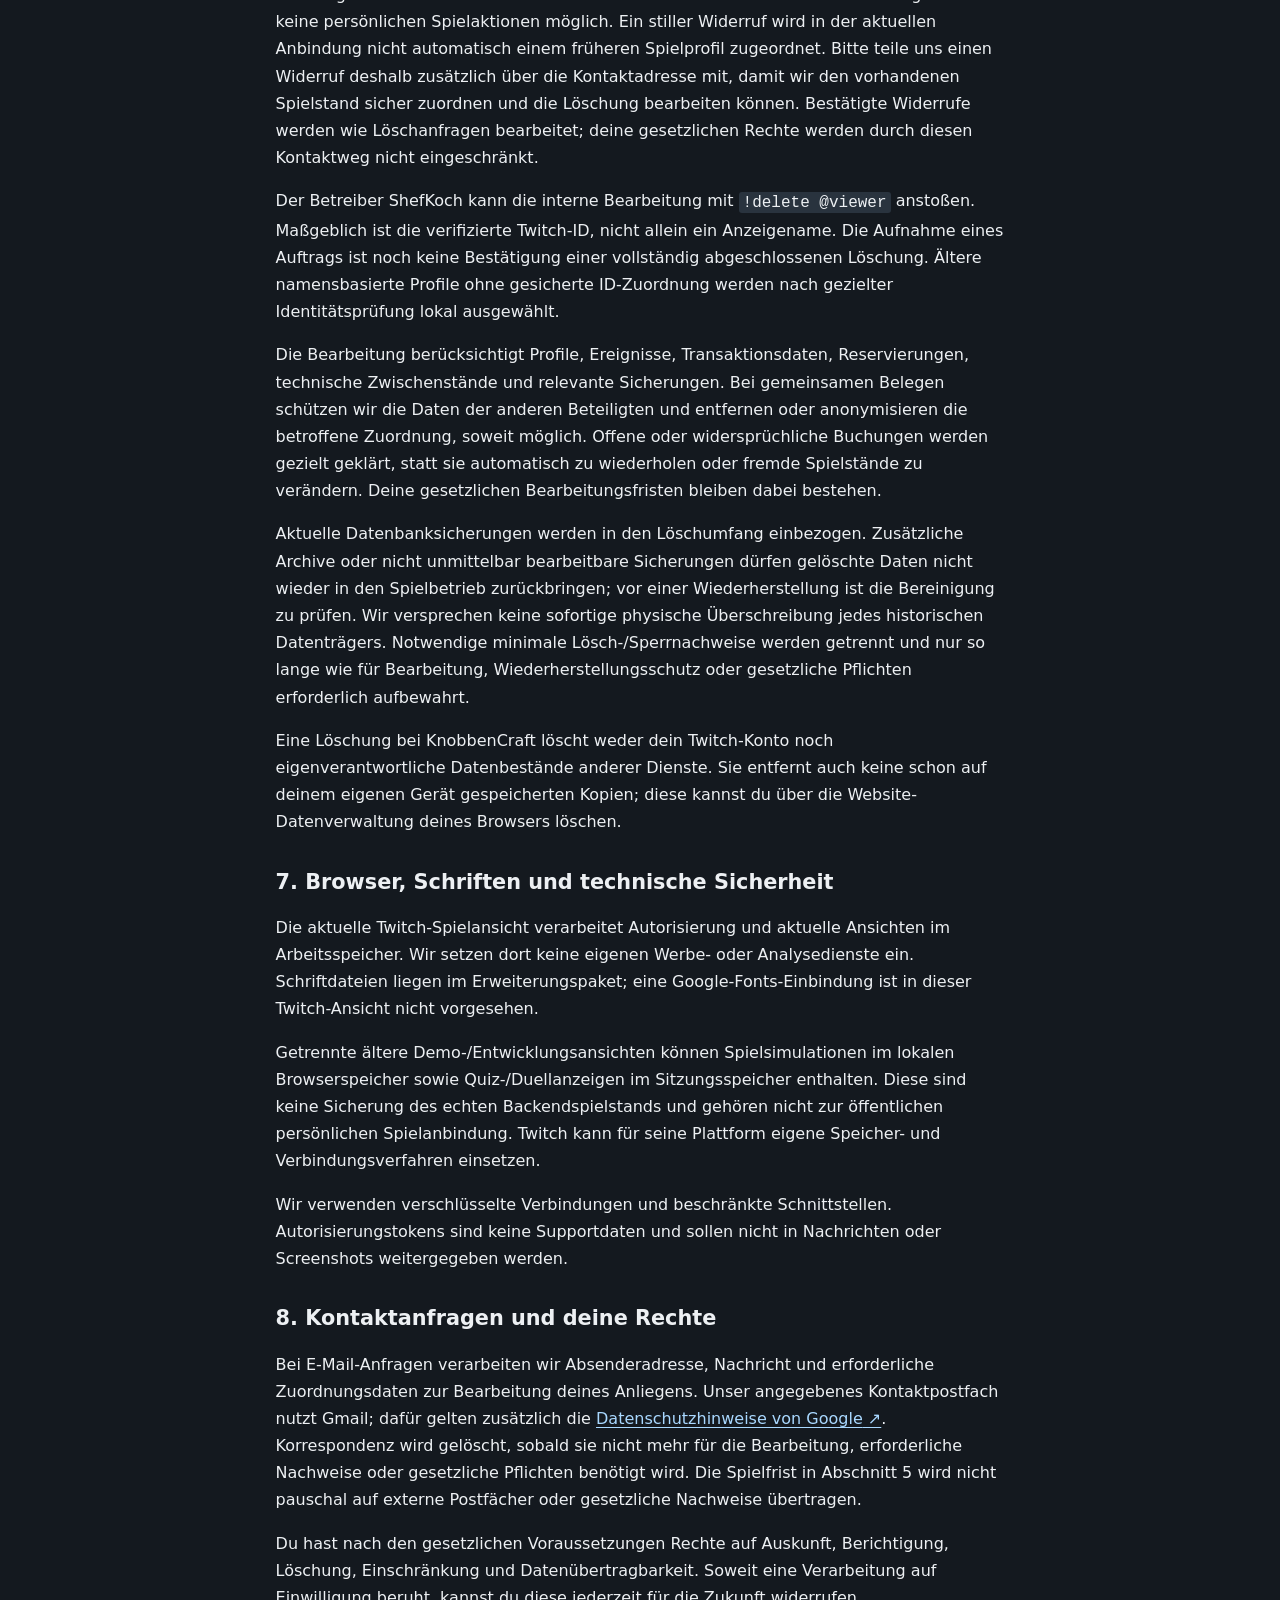
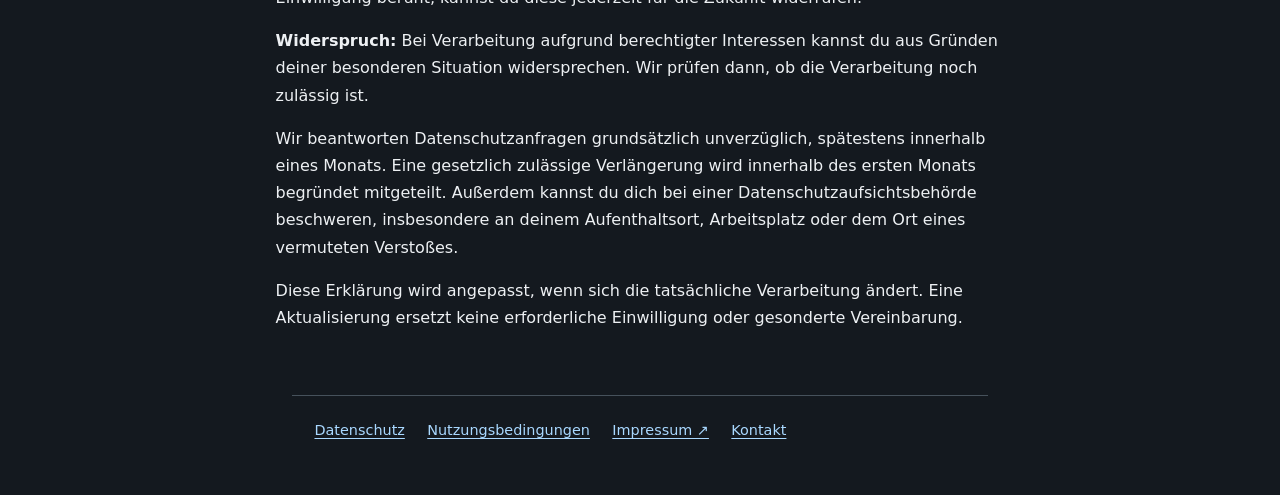
==== commit 2fd320ec: "Publish KnobbenCraft legal information for public review" ====
--- a/datenschutz.html
+++ b/datenschutz.html
@@ -1,6 +1,6 @@
 <!doctype html>
-<html lang="de"><head><meta charset="utf-8"><meta name="viewport" content="width=device-width,initial-scale=1"><meta name="referrer" content="no-referrer"><meta name="robots" content="noindex"><title>Datenschutzerklärung · KnobbenCraft</title><link rel="stylesheet" href="style.css"></head><body><a class="skip" href="#inhalt">Zum Inhalt</a><header><a class="brand" href="index.html">KnobbenCraft</a><nav aria-label="Rechtliche Informationen"><a href="datenschutz.html">Datenschutz</a><a href="nutzungsbedingungen.html">Nutzungsbedingungen</a><a href="https://mein.online-impressum.de/shefkoch/" target="_blank" rel="noopener noreferrer">Impressum ↗</a></nav></header><aside class="draft">Rechtliche Gegenprüfung läuft · Stand: 22. Oktober 2026</aside><main id="inhalt"><h1>Datenschutzerklärung für KnobbenCraft</h1>
-<p>Stand: 22. Oktober 2026</p>
+<html lang="de"><head><meta charset="utf-8"><meta name="viewport" content="width=device-width,initial-scale=1"><meta name="referrer" content="no-referrer"><meta name="robots" content="noindex"><title>Datenschutzerklärung · KnobbenCraft</title><link rel="stylesheet" href="style.css"></head><body><a class="skip" href="#inhalt">Zum Inhalt</a><header><a class="brand" href="index.html">KnobbenCraft</a><nav aria-label="Rechtliche Informationen"><a href="datenschutz.html">Datenschutz</a><a href="nutzungsbedingungen.html">Nutzungsbedingungen</a><a href="https://mein.online-impressum.de/shefkoch/" target="_blank" rel="noopener noreferrer">Impressum ↗</a></nav></header><aside class="draft">Stand: 28. Oktober 2026</aside><main id="inhalt"><h1>Datenschutzerklärung für KnobbenCraft</h1>
+<p>Stand: 28. Oktober 2026</p>
 <h2>1. Verantwortlicher und Kontakt</h2>
 <p>Justin de Bruyn – ShefKoch  <br>c/o Online-Impressum 11956  <br>Europaring 90  <br>53757 Sankt Augustin  <br>Deutschland</p>
 <p>Datenschutz und Support: <a href="mailto:shefkoch91@gmail.com">shefkoch91@gmail.com</a>  <br>Weitere Anbieterangaben: <a href="https://mein.online-impressum.de/shefkoch/" target="_blank" rel="noopener noreferrer">Impressum von ShefKoch<span class="external"> ↗</span></a>.</p>
@@ -41,6 +41,7 @@
 <p>Erfordern gesetzliche Pflichten oder die notwendige Wahrung konkreter Rechtsansprüche ausnahmsweise eine längere Aufbewahrung einzelner Angaben, beschränken wir diese auf den erforderlichen Zweck und Umfang. Daraus folgt keine pauschale weitere Aufbewahrung des gesamten Spielstands.</p>
 <h2>6. Löschung auf Anfrage und Sicherungen</h2>
 <p>Du kannst die Löschung über die Kontaktadresse in Abschnitt 1 verlangen. Bitte nenne deinen Twitch-Namen und den betroffenen Kanal; bei begründeten Zweifeln prüfen wir deine Identität mit angemessenen Mitteln. Sende keine Passwörter oder Tokens und nicht unaufgefordert vollständige Ausweiskopien.</p>
+<p>Die Freigabe deiner Identität kannst du über Twitch widerrufen. Ohne diese Freigabe sind keine persönlichen Spielaktionen möglich. Ein stiller Widerruf wird in der aktuellen Anbindung nicht automatisch einem früheren Spielprofil zugeordnet. Bitte teile uns einen Widerruf deshalb zusätzlich über die Kontaktadresse mit, damit wir den vorhandenen Spielstand sicher zuordnen und die Löschung bearbeiten können. Bestätigte Widerrufe werden wie Löschanfragen bearbeitet; deine gesetzlichen Rechte werden durch diesen Kontaktweg nicht eingeschränkt.</p>
 <p>Der Betreiber ShefKoch kann die interne Bearbeitung mit <code>!delete @viewer</code> anstoßen. Maßgeblich ist die verifizierte Twitch-ID, nicht allein ein Anzeigename. Die Aufnahme eines Auftrags ist noch keine Bestätigung einer vollständig abgeschlossenen Löschung. Ältere namensbasierte Profile ohne gesicherte ID-Zuordnung werden nach gezielter Identitätsprüfung lokal ausgewählt.</p>
 <p>Die Bearbeitung berücksichtigt Profile, Ereignisse, Transaktionsdaten, Reservierungen, technische Zwischenstände und relevante Sicherungen. Bei gemeinsamen Belegen schützen wir die Daten der anderen Beteiligten und entfernen oder anonymisieren die betroffene Zuordnung, soweit möglich. Offene oder widersprüchliche Buchungen werden gezielt geklärt, statt sie automatisch zu wiederholen oder fremde Spielstände zu verändern. Deine gesetzlichen Bearbeitungsfristen bleiben dabei bestehen.</p>
 <p>Aktuelle Datenbanksicherungen werden in den Löschumfang einbezogen. Zusätzliche Archive oder nicht unmittelbar bearbeitbare Sicherungen dürfen gelöschte Daten nicht wieder in den Spielbetrieb zurückbringen; vor einer Wiederherstellung ist die Bereinigung zu prüfen. Wir versprechen keine sofortige physische Überschreibung jedes historischen Datenträgers. Notwendige minimale Lösch-/Sperrnachweise werden getrennt und nur so lange wie für Bearbeitung, Wiederherstellungsschutz oder gesetzliche Pflichten erforderlich aufbewahrt.</p>
